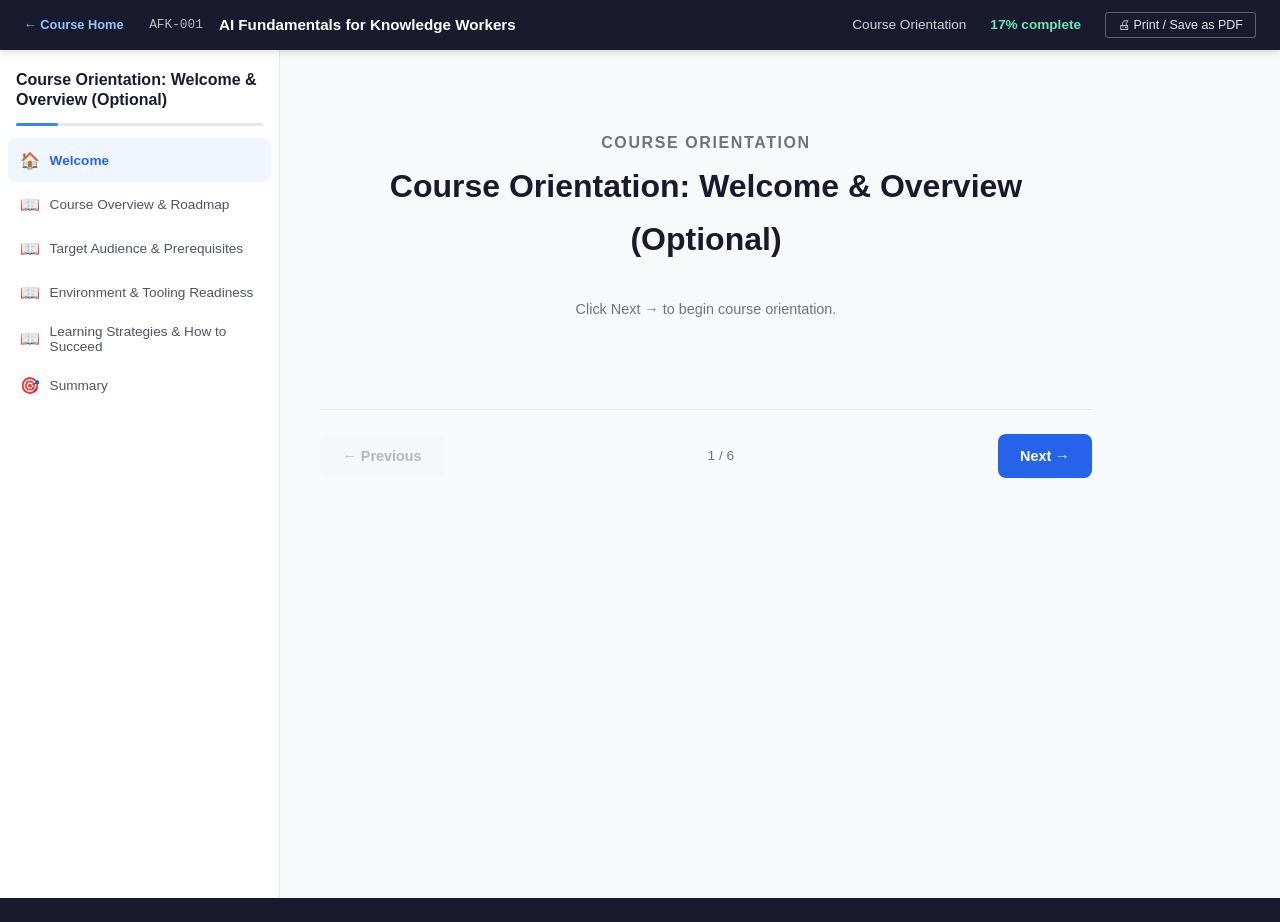
==== Module-00-Course-Orientation.html @ ab327db0 "AI Fundamentals (Beta) AI Fundamentals course.  To be updated by SME." ====
<!DOCTYPE html>
<html lang="en">
<head>
<meta charset="UTF-8">
<meta name="viewport" content="width=device-width, initial-scale=1.0">
<title>Course Orientation: Welcome &amp; Overview (Optional) — AI Fundamentals for Knowledge Workers</title>
<style>
/* === RESET & BASE === */
*, *::before, *::after { box-sizing: border-box; margin: 0; padding: 0; }
html { font-size: 16px; scroll-behavior: smooth; }
body {
  font-family: -apple-system, BlinkMacSystemFont, "Segoe UI", Roboto, "Helvetica Neue", Arial, sans-serif;
  color: #1a1a2e; background: #f8f9fa; line-height: 1.65; display: flex; flex-direction: column; min-height: 100vh;
}
.skip-link {
  position: fixed; left: 0.75rem; top: 0.75rem; z-index: 1000;
  transform: translateY(-200%); background: #fff; color: #1e40af;
  border: 2px solid #1e40af; border-radius: 0.5rem; padding: 0.65rem 0.9rem;
  font-weight: 700; text-decoration: none;
}
.skip-link:focus { transform: translateY(0); }
button:focus-visible, a:focus-visible, input:focus-visible, summary:focus-visible, [tabindex]:focus-visible {
  outline: 3px solid #f59e0b; outline-offset: 3px;
}

/* === HEADER === */
.course-header {
  background: #1a1a2e; color: #fff; padding: 0.75rem 1.5rem;
  display: flex; justify-content: space-between; align-items: center;
  position: sticky; top: 0; z-index: 100; box-shadow: 0 2px 8px rgba(0,0,0,0.15);
}
.mobile-menu-button {
  display: none; align-items: center; justify-content: center; gap: 0.45rem;
  min-width: 44px; min-height: 44px; padding: 0.45rem 0.7rem;
  border: 1px solid rgba(255,255,255,0.45); border-radius: 0.5rem;
  background: transparent; color: #fff; cursor: pointer; font: inherit; font-weight: 700;
}
.header-left { display: flex; align-items: center; gap: 1rem; min-width: 0; }
.course-number { font-size: 0.8rem; opacity: 0.7; font-family: monospace; }
.course-title { font-size: 0.95rem; font-weight: 600; min-width: 0; overflow: hidden; text-overflow: ellipsis; white-space: nowrap; }
.header-right { display: flex; align-items: center; gap: 1.5rem; font-size: 0.85rem; }
.module-label { opacity: 0.8; }
.progress-text { font-weight: 600; color: #6ee7b7; }
.print-btn {
  background: transparent; border: 1px solid rgba(255,255,255,0.3);
  color: rgba(255,255,255,0.9); font-size: 0.78rem; padding: 0.3rem 0.75rem;
  border-radius: 3px; cursor: pointer; font-family: inherit;
  transition: background 0.15s, border-color 0.15s; white-space: nowrap;
}
.print-btn:hover { background: rgba(255,255,255,0.1); border-color: rgba(255,255,255,0.5); }

/* === LAYOUT === */
.layout { display: flex; flex: 1; min-height: 0; }

/* === SIDEBAR === */
.sidebar {
  width: 280px; background: #fff; border-right: 1px solid #e5e7eb;
  display: flex; flex-direction: column; overflow-y: auto; flex-shrink: 0;
  position: sticky; top: 52px; height: calc(100vh - 52px);
}
.sidebar-header { padding: 1.25rem 1rem 0.75rem; display: flex; justify-content: space-between; align-items: start; }
.sidebar-header h2 { font-size: 1rem; font-weight: 700; color: #1a1a2e; line-height: 1.3; }
.sidebar-toggle { display: none; align-items: center; justify-content: center; min-width: 44px; min-height: 44px; background: none; border: none; font-size: 1.7rem; cursor: pointer; color: #4b5563; }
.sidebar-backdrop { display: none; }
.progress-bar { height: 3px; background: #e5e7eb; margin: 0 1rem 0.5rem; border-radius: 2px; }
.progress-fill { height: 100%; background: #3b82f6; border-radius: 2px; width: 0; transition: width 0.4s ease; }
.nav-list { list-style: none; padding: 0.25rem 0.5rem 1rem; flex: 1; overflow-y: auto; }
.nav-btn {
  width: 100%; min-height: 44px; text-align: left; background: none; border: none; padding: 0.6rem 0.75rem;
  display: flex; align-items: center; gap: 0.6rem; border-radius: 0.5rem;
  cursor: pointer; font-size: 0.85rem; color: #4b5563; transition: all 0.15s;
}
.nav-btn:hover { background: #f3f4f6; color: #1a1a2e; }
.nav-btn.active { background: #eff6ff; color: #2563eb; font-weight: 600; }
.nav-btn.visited .nav-check { display: inline; }
.nav-icon { font-size: 1rem; flex-shrink: 0; }
.nav-label { flex: 1; }
.nav-check { display: none; color: #22c55e; font-size: 0.8rem; flex-shrink: 0; }

/* === MAIN CONTENT === */
.content { flex: 1; padding: 2rem 3rem 2rem 2.5rem; max-width: 860px; min-height: calc(100vh - 52px); }
.screen { display: none; animation: fadeIn 0.25s ease; }
.screen.active { display: block; }
@keyframes fadeIn { from { opacity: 0; transform: translateY(6px); } to { opacity: 1; transform: none; } }

/* === NAV BUTTONS === */
.nav-buttons {
  display: flex; justify-content: space-between; align-items: center;
  margin-top: 2.5rem; padding-top: 1.5rem; border-top: 1px solid #e5e7eb;
}
.screen-counter { font-size: 0.85rem; color: #6b7280; }
.btn {
  min-height: 44px; padding: 0.6rem 1.4rem; border-radius: 0.5rem; font-size: 0.9rem; font-weight: 600;
  border: none; cursor: pointer; transition: all 0.15s;
}
.btn:disabled { opacity: 0.4; cursor: default; }
.btn-primary { background: #2563eb; color: #fff; }
.btn-primary:hover:not(:disabled) { background: #1d4ed8; }
.btn-secondary { background: #f3f4f6; color: #4b5563; }
.btn-secondary:hover:not(:disabled) { background: #e5e7eb; }

/* === LANDING SCREEN === */
.screen-landing { text-align: center; padding: 3rem 0; }
.publisher-brand-block {
  display: flex; flex-direction: column; align-items: center; justify-content: center;
  gap: 0.65rem; margin: 0 auto 2rem; min-height: 84px;
}
.publisher-logo {
  display: block; width: auto; height: auto; max-width: min(240px, 70vw); max-height: 92px;
  object-fit: contain; object-position: center;
}
.screen-landing h1 { font-size: 1rem; text-transform: uppercase; letter-spacing: 0.1em; color: #6b7280; }
.screen-landing h2 { font-size: 2rem; font-weight: 800; color: #1a1a2e; margin-top: 0.25rem; }
.publisher-copyright { margin: 0; font-size: 0.78rem; color: #6b7280; }
.objectives-box {
  text-align: left; background: #eff6ff; border: 1px solid #bfdbfe; border-radius: 0.75rem;
  padding: 1.5rem; margin: 2rem auto; max-width: 580px;
}
.lesson-content .objectives-box { max-width: 100%; margin: 1.5rem 0; }
.objectives-box h3 { font-size: 1rem; margin-bottom: 0.5rem; color: #1e40af; }
.objectives-box ul { margin-top: 0.5rem; padding-left: 1.25rem; }
.objectives-box li { margin-bottom: 0.4rem; font-size: 0.92rem; color: #1e3a5f; }
.start-hint { margin-top: 2rem; color: #6b7280; font-size: 0.9rem; }

/* === LESSON SCREEN === */
.screen-lesson h2 { font-size: 1.5rem; font-weight: 700; margin-bottom: 1.25rem; color: #1a1a2e; }
.lesson-content { font-size: 0.95rem; line-height: 1.75; }
.lesson-content h3 { font-size: 1.15rem; font-weight: 700; margin: 1.5rem 0 0.5rem; color: #1a1a2e; }
.lesson-content h4 { font-size: 1rem; font-weight: 600; margin: 1.25rem 0 0.4rem; }
.lesson-content p { margin-bottom: 0.75rem; }
.lesson-content ul, .lesson-content ol { margin: 0.5rem 0 1rem 1.25rem; }
.lesson-content li { margin-bottom: 0.3rem; }
.lesson-content code { background: #f1f5f9; padding: 0.15rem 0.4rem; border-radius: 0.25rem; font-size: 0.88rem; }
.lesson-content pre { background: #1e293b; color: #e2e8f0; padding: 1rem 1.25rem; border-radius: 0.5rem; overflow-x: auto; margin: 1rem 0; }
.lesson-content pre code { background: none; padding: 0; color: inherit; }
.lesson-content blockquote { border-left: 3px solid #3b82f6; padding: 0.5rem 1rem; background: #f8fafc; margin: 1rem 0; border-radius: 0 0.5rem 0.5rem 0; }
.lesson-content table { width: 100%; max-width: 100%; border-collapse: collapse; margin: 1rem 0; font-size: 0.9rem; table-layout: auto; }
.lesson-content th, .lesson-content td { padding: 0.6rem 0.75rem; border: 1px solid #e5e7eb; text-align: left; overflow-wrap: anywhere; }
.lesson-content th { background: #f8fafc; font-weight: 600; }

/* === MEDIA === */
.media-block { margin: 1.5rem 0; text-align: center; }
.media-caption { font-size: 0.82rem; color: #6b7280; margin-top: 0.5rem; font-style: italic; }
.media-placeholder { background: #f8fafc; border: 2px dashed #d1d5db; border-radius: 0.5rem; padding: 2rem; }
.placeholder-icon { font-size: 2rem; }

/* === KEY POINTS === */
.key-points {
  background: #fefce8; border: 1px solid #fde68a; border-radius: 0.75rem;
  padding: 1.25rem; margin-top: 1.5rem;
}
.key-points h4 { font-size: 0.95rem; margin-bottom: 0.5rem; }
.key-points ul { padding-left: 1.25rem; }
.key-points li { font-size: 0.9rem; margin-bottom: 0.3rem; color: #713f12; }

/* === LAB === */
.screen-lab h2 { font-size: 1.5rem; margin-bottom: 0.5rem; }
.lab-header { background: #f0fdf4; border: 1px solid #bbf7d0; border-radius: 0.75rem; padding: 1.25rem; margin-bottom: 1.5rem; }
.lab-objective { font-size: 0.92rem; color: #166534; margin-top: 0.5rem; }
.lab-meta { display: flex; flex-wrap: wrap; gap: 1rem; margin-top: 0.75rem; }
.lab-meta-item { font-size: 0.82rem; color: #15803d; font-weight: 500; }
.lab-prereqs { margin-top: 0.75rem; font-size: 0.85rem; color: #166534; }
.lab-prereqs ul { margin: 0.25rem 0 0 1.25rem; padding: 0; }
.lab-prereqs li { margin-bottom: 0.15rem; }
.lab-procedures h3 { font-size: 1.15rem; font-weight: 700; margin-bottom: 1rem; color: #1e293b; }
.lab-step { background: #fff; border: 1px solid #e2e8f0; border-radius: 0.75rem; padding: 1rem 1.25rem; margin-bottom: 0.75rem; }
.lab-step-header { display: flex; align-items: flex-start; gap: 0.75rem; margin-bottom: 0.5rem; }
.lab-step-num { display: inline-flex; align-items: center; justify-content: center; width: 28px; height: 28px; min-width: 28px; background: #2563eb; color: #fff; font-size: 0.82rem; font-weight: 700; border-radius: 50%; }
.lab-step-instruction { font-weight: 600; color: #1e293b; font-size: 0.95rem; line-height: 1.5; padding-top: 2px; }
.lab-step-detail { font-size: 0.9rem; line-height: 1.7; color: #475569; margin-top: 0.25rem; padding-left: 2.8rem; }
.lab-step-detail code { background: #f1f5f9; padding: 0.15rem 0.4rem; border-radius: 0.25rem; font-size: 0.85rem; }
.lab-step-detail pre { background: #1e293b; color: #e2e8f0; padding: 0.75rem 1rem; border-radius: 0.5rem; overflow-x: auto; margin: 0.5rem 0; font-size: 0.85rem; }
.lab-step-detail pre code { background: none; padding: 0; color: inherit; }
.lab-expected-output { margin: 0.5rem 0 0 2.8rem; background: #f0f9ff; border: 1px solid #bae6fd; border-radius: 0.5rem; padding: 0.75rem 1rem; }
.lab-expected-label { font-size: 0.78rem; font-weight: 700; color: #0369a1; text-transform: uppercase; letter-spacing: 0.04em; margin-bottom: 0.35rem; }
.lab-expected-output pre { background: #0c4a6e; color: #e0f2fe; padding: 0.5rem 0.75rem; border-radius: 0.375rem; margin: 0.25rem 0 0; font-size: 0.82rem; overflow-x: auto; }
.lab-expected-output pre code { background: none; padding: 0; color: inherit; }
.lab-verification { display: flex; align-items: flex-start; gap: 0.5rem; margin: 0.5rem 0 0 2.8rem; padding: 0.6rem 0.75rem; background: #fefce8; border: 1px solid #fde68a; border-radius: 0.5rem; font-size: 0.85rem; color: #854d0e; }
.lab-verification-icon { font-size: 1rem; line-height: 1.3; }
.lab-troubleshooting { margin-top: 1.5rem; }
.lab-troubleshooting h3 { font-size: 1.1rem; font-weight: 700; margin-bottom: 0.75rem; color: #1e293b; }
.lab-trouble-item { background: #fff; border: 1px solid #e2e8f0; border-radius: 0.5rem; margin-bottom: 0.5rem; }
.lab-trouble-item summary { display: flex; align-items: center; min-height: 44px; padding: 0.75rem 1rem; font-size: 0.9rem; font-weight: 500; color: #b45309; cursor: pointer; list-style: none; }
.lab-trouble-item summary::before { content: '▸ '; font-weight: 700; }
.lab-trouble-item[open] summary::before { content: '▾ '; }
.lab-trouble-solution { padding: 0 1rem 0.75rem; font-size: 0.87rem; color: #475569; line-height: 1.6; }
.lab-trouble-solution code { background: #f1f5f9; padding: 0.1rem 0.3rem; border-radius: 0.2rem; font-size: 0.84rem; }
.lab-challenge { margin-top: 1.5rem; background: #faf5ff; border: 2px dashed #c4b5fd; border-radius: 0.75rem; padding: 1.25rem; }
.lab-challenge h3 { font-size: 1.1rem; font-weight: 700; margin-bottom: 0.25rem; color: #6b21a8; }
.lab-challenge-intro { font-size: 0.82rem; color: #7c3aed; margin-bottom: 0.75rem; font-style: italic; }
.lab-challenge-body { font-size: 0.9rem; line-height: 1.65; color: #581c87; }
.lab-challenge-body code { background: #ede9fe; padding: 0.1rem 0.3rem; border-radius: 0.2rem; font-size: 0.84rem; }
.lab-steps { font-size: 0.95rem; line-height: 1.75; }
.lab-steps ol { padding-left: 1.25rem; }
.lab-steps li { margin-bottom: 0.5rem; }
.lab-steps code { background: #f1f5f9; padding: 0.15rem 0.4rem; border-radius: 0.25rem; font-size: 0.88rem; }
.lab-steps pre { background: #1e293b; color: #e2e8f0; padding: 1rem; border-radius: 0.5rem; overflow-x: auto; margin: 0.75rem 0; }
.lab-steps pre code { background: none; padding: 0; color: inherit; }
.lab-check { margin-top: 1.5rem; padding: 1rem; background: #f8fafc; border-radius: 0.5rem; }
.lab-check.completed { background: #f0fdf4; border: 1px solid #bbf7d0; }
.checkbox-label { display: flex; align-items: center; gap: 0.5rem; min-height: 44px; cursor: pointer; font-size: 0.92rem; }
.checkbox-label input { width: 1.1rem; height: 1.1rem; accent-color: #22c55e; }

/* === QUIZ === */
.screen-quiz h2 { font-size: 1.5rem; margin-bottom: 0.5rem; }
.quiz-intro { font-size: 0.92rem; color: #6b7280; margin-bottom: 1.5rem; }
.quiz-question { min-width: 0; background: #fff; border: 1px solid #e5e7eb; border-radius: 0.75rem; padding: 1.25rem; margin-bottom: 1rem; }
.quiz-question legend { width: 100%; padding: 0; margin-bottom: 0.75rem; }
.question-label { display: block; font-size: 0.82rem; text-transform: uppercase; letter-spacing: 0.05em; color: #6b7280; margin-bottom: 0.5rem; font-weight: 700; }
.question-text { display: block; font-size: 0.95rem; font-weight: 600; }
.options { display: flex; flex-direction: column; gap: 0.5rem; }
.option-label {
  display: flex; align-items: center; gap: 0.6rem; min-height: 44px; padding: 0.6rem 0.75rem;
  border: 1px solid #e5e7eb; border-radius: 0.5rem; cursor: pointer; font-size: 0.9rem; transition: all 0.15s;
}
.option-label:hover { border-color: #93c5fd; background: #eff6ff; }
.option-label input { accent-color: #2563eb; }
.option-label.correct { background: #f0fdf4; border-color: #86efac; }
.option-label.incorrect { background: #fef2f2; border-color: #fca5a5; }
.feedback { margin-top: 0.5rem; padding: 0.75rem; border-radius: 0.5rem; font-size: 0.88rem; display: none; }
.feedback.show { display: block; }
.feedback.correct { background: #f0fdf4; color: #166534; border: 1px solid #bbf7d0; }
.feedback.incorrect { background: #fef2f2; color: #991b1b; border: 1px solid #fecaca; }
.quiz-actions { display: flex; gap: 0.75rem; margin-top: 1.5rem; }
.quiz-results {
  margin-top: 1.5rem; padding: 1.25rem; border-radius: 0.75rem; display: none;
  text-align: center; font-size: 1.1rem; font-weight: 700;
}
.quiz-results.show { display: block; }
.quiz-results.pass { background: #f0fdf4; color: #166534; border: 2px solid #86efac; }
.quiz-results.fail { background: #fefce8; color: #854d0e; border: 2px solid #fde68a; }

/* === SUMMARY === */
.screen-summary h2 { font-size: 1.5rem; margin-bottom: 1rem; }
.summary-content { font-size: 0.95rem; line-height: 1.75; margin-bottom: 1.5rem; }
.objectives-review { background: #f8fafc; border-radius: 0.75rem; padding: 1.25rem; margin-bottom: 1.5rem; }
.objectives-review h3 { font-size: 1rem; margin-bottom: 0.75rem; }
.objectives-checklist { list-style: none; }
.objectives-checklist li { margin-bottom: 0.5rem; }
.completion-box { text-align: center; padding: 2rem; background: #f0fdf4; border-radius: 0.75rem; border: 1px solid #bbf7d0; }
.completion-icon { font-size: 3rem; }
.completion-box h3 { margin-top: 0.5rem; color: #166534; }

/* === FOOTER === */
.course-footer {
  background: #1a1a2e; color: #9ca3af; padding: 0.75rem 1.5rem;
  display: flex; justify-content: space-between; align-items: center; font-size: 0.78rem;
}
.trial-badge { background: #2563eb; color: #fff; padding: 0.2rem 0.6rem; border-radius: 0.25rem; font-size: 0.72rem; }

/* === RESPONSIVE === */
@media (max-width: 768px) {
  .course-header { min-height: 64px; padding: 0.6rem 0.75rem; gap: 0.65rem; }
  .mobile-menu-button { display: inline-flex; flex-shrink: 0; }
  .header-left { flex: 1; gap: 0.5rem; }
  .header-right { flex-shrink: 0; gap: 0.65rem; }
  .course-number { display: none; }
  .print-btn { min-width: 44px; min-height: 44px; padding: 0.45rem 0.6rem; }
  .print-label { display: none; }
  .sidebar { position: fixed; left: -280px; top: 64px; height: calc(100vh - 64px); height: calc(100dvh - 64px); z-index: 92; transition: left 0.25s; box-shadow: 2px 0 12px rgba(0,0,0,0.15); }
  .sidebar.open { left: 0; }
  .sidebar-toggle { display: inline-flex; }
  .sidebar-backdrop {
    display: block; position: fixed; inset: 64px 0 0; z-index: 91; border: 0;
    background: rgba(15,23,42,0.45); opacity: 0; pointer-events: none; transition: opacity 0.2s ease;
  }
  .sidebar-backdrop.open { opacity: 1; pointer-events: auto; }
  .content { width: 100%; max-width: 100%; min-width: 0; padding: 1.5rem 1rem; }
  .header-left .course-title { font-size: 0.85rem; }
  .publisher-logo { max-width: min(190px, 72vw); max-height: 76px; }
  .quiz-actions { flex-wrap: wrap; }
  .nav-buttons { gap: 0.75rem; }
}

@media (max-width: 480px) {
  .mobile-menu-label, .module-label, .progress-text { display: none; }
  .header-right { gap: 0.45rem; }
  .content { padding: 1.25rem 0.75rem; }
  .screen-landing { padding: 2rem 0; }
  .screen-landing h2 { font-size: 1.55rem; }
  .objectives-box, .quiz-question, .lab-header, .lab-step, .completion-box { padding: 1rem; }
  .lab-step-detail, .lab-expected-output, .lab-verification { margin-left: 0; padding-left: 0.75rem; }
  .lab-step-detail { padding-left: 0; }
  .nav-buttons { flex-wrap: wrap; }
}

@media (prefers-reduced-motion: reduce) {
  html { scroll-behavior: auto; }
  .screen { animation: none; }
  .progress-fill, .nav-btn, .btn, .print-btn, .sidebar, .sidebar-backdrop { transition: none; }
}

/* === PRINT === */
@media print {
  /* Hide all interactive chrome */
  .sidebar, .nav-buttons, .course-header, .course-footer,
  .sidebar-toggle, .sidebar-backdrop, .mobile-menu-button, .quiz-actions, .lab-check, .print-btn, .skip-link { display: none !important; }

  /* Full-width content, no padding waste */
  body  { background: #fff !important; color: #000 !important; font-size: 11pt; line-height: 1.55; }
  .layout { display: block !important; }
  .content { max-width: 100% !important; padding: 0 !important; margin: 0 !important; }

  /* Show all screens sequentially with page breaks */
  .screen { display: block !important; animation: none !important; opacity: 1 !important; transform: none !important; page-break-after: always; break-after: page; }
  .screen:last-child { page-break-after: avoid; break-after: avoid; }

  /* Headings */
  h1, h2 { page-break-after: avoid; break-after: avoid; font-size: 14pt; }
  h3, h4  { page-break-after: avoid; break-after: avoid; font-size: 12pt; }

  /* Keep steps and quiz questions together */
  .lab-step, .quiz-question { page-break-inside: avoid; break-inside: avoid; }

  /* Code blocks — preserve formatting, avoid splitting */
  pre { white-space: pre-wrap; word-break: break-word; page-break-inside: avoid; break-inside: avoid;
        background: #f5f5f5 !important; color: #000 !important; border: 1px solid #ccc;
        padding: 0.5rem 0.75rem; font-size: 9pt; }
  code { background: #f5f5f5 !important; color: #000 !important; font-size: 9pt; }

  /* AI images — scale to fit, never split */
  .media-block { page-break-inside: avoid; break-inside: avoid; text-align: center; }
  .media-block svg, .media-block img { max-width: 100% !important; height: auto !important; }

  /* Key points — keep together */
  .key-points { page-break-inside: avoid; break-inside: avoid;
                background: #fefce8 !important; border: 1px solid #ccc; }

  /* Remove link underlines and interactive colours */
  a { color: #000 !important; text-decoration: none !important; }

  /* Quiz — show correct answer indicator in print */
  .option-label.correct { background: #f0fff0 !important; font-weight: 600; }
  .feedback.correct { display: block !important; }

  /* Objectives box */
  .objectives-box { background: #f0f8ff !important; border: 1px solid #ccc !important; }

  /* Page margins */
  @page { margin: 18mm 15mm; }
}
</style>
</head>
<body>

<a class="skip-link" href="#content">Skip to course content</a>

<!-- ====== HEADER ====== -->
<header class="course-header">
  <button class="mobile-menu-button" id="mobileMenuBtn" type="button" onclick="toggleSidebar()" aria-controls="sidebar" aria-expanded="false" aria-label="Open module navigation">
    <span aria-hidden="true">☰</span>
    <span class="mobile-menu-label">Menu</span>
  </button>
  <div class="header-left">
    <a class="course-home-link" id="courseHomeLink" href="index.html" style="display:none;align-items:center;gap:0.35rem;color:#93c5fd;text-decoration:none;font-size:0.8rem;font-weight:700;margin-right:0.6rem" title="Return to Course Directory">← Course Home</a>
    <span class="course-number">AFK-001</span>
    <span class="course-title">AI Fundamentals for Knowledge Workers</span>
  </div>
  <div class="header-right">
    <span class="module-label">Course Orientation</span>
    <span class="progress-text"><span id="progressPercent">0</span>% complete</span>
    <button class="print-btn" type="button" onclick="window.print()" title="Print / Save as PDF" aria-label="Print / Save as PDF"><span aria-hidden="true">&#128424;</span> <span class="print-label">Print / Save as PDF</span></button>
  </div>
</header>

<!-- ====== LAYOUT ====== -->
<div class="layout">

  <!-- Sidebar Navigation -->
  <nav class="sidebar" id="sidebar" aria-label="Module navigation">
    <div class="sidebar-header">
      <h2>Course Orientation: Welcome &amp; Overview (Optional)</h2>
      <button class="sidebar-toggle" type="button" onclick="closeSidebar(true)" aria-label="Close module navigation"><span aria-hidden="true">×</span></button>
    </div>
    <div class="progress-bar" id="progressBar" role="progressbar" aria-label="Module progress" aria-valuemin="0" aria-valuemax="100" aria-valuenow="0"><div class="progress-fill" id="progressFill"></div></div>
    <ul class="nav-list">
      <li><button class="nav-btn active" onclick="goTo(0)" id="nav-0" aria-current="page">
        <span class="nav-icon" aria-hidden="true">🏠</span>
        <span class="nav-label">Welcome</span>
        <span class="nav-check" id="check-0" aria-hidden="true">✓</span>
      </button></li>
      <li><button class="nav-btn" onclick="goTo(1)" id="nav-1">
        <span class="nav-icon" aria-hidden="true">📖</span>
        <span class="nav-label">Course Overview &amp; Roadmap</span>
        <span class="nav-check" id="check-1" aria-hidden="true">✓</span>
      </button></li>
      <li><button class="nav-btn" onclick="goTo(2)" id="nav-2">
        <span class="nav-icon" aria-hidden="true">📖</span>
        <span class="nav-label">Target Audience &amp; Prerequisites</span>
        <span class="nav-check" id="check-2" aria-hidden="true">✓</span>
      </button></li>
      <li><button class="nav-btn" onclick="goTo(3)" id="nav-3">
        <span class="nav-icon" aria-hidden="true">📖</span>
        <span class="nav-label">Environment &amp; Tooling Readiness</span>
        <span class="nav-check" id="check-3" aria-hidden="true">✓</span>
      </button></li>
      <li><button class="nav-btn" onclick="goTo(4)" id="nav-4">
        <span class="nav-icon" aria-hidden="true">📖</span>
        <span class="nav-label">Learning Strategies &amp; How to Succeed</span>
        <span class="nav-check" id="check-4" aria-hidden="true">✓</span>
      </button></li>
      <li><button class="nav-btn" onclick="goTo(5)" id="nav-5">
        <span class="nav-icon" aria-hidden="true">🎯</span>
        <span class="nav-label">Summary</span>
        <span class="nav-check" id="check-5" aria-hidden="true">✓</span>
      </button></li>
    </ul>
  </nav>
  <button class="sidebar-backdrop" id="sidebarBackdrop" type="button" onclick="closeSidebar(true)" aria-hidden="true" tabindex="-1"></button>

  <!-- Main Content -->
  <main class="content" id="content" tabindex="-1">

    <!-- Screen 0: Welcome -->
    <section class="screen active" id="screen-0" data-index="0" tabindex="-1" aria-label="Welcome">
      
      <div class="screen-landing">
        
        <h1>Course Orientation</h1>
        <h2>Course Orientation: Welcome &amp; Overview (Optional)</h2>
        
        <p class="start-hint">Click Next → to begin course orientation.</p>
      </div>
    </section>

    <!-- Screen 1: Course Overview & Roadmap -->
    <section class="screen" id="screen-1" data-index="1" tabindex="-1" aria-label="Course Overview &amp; Roadmap">
      <div class="screen-lesson"><h2>Course Overview &amp; Roadmap</h2><div class="lesson-content"><h2>Course Vision &amp; Structure</h2>
<p>Comprehensive orientation to AI Fundamentals for Knowledge Workers. Covers the complete curriculum roadmap, target audience background, prerequisite verification, hands-on environment and tooling readiness checklist, and recommended learning strategies. Facilitator Note: Instructors may utilize this 30-minute orientation window to administer the diagnostic Pre-Assessment test provided in the Trainer Preparation Guide to benchmark baseline learner proficiency before starting Module 1.</p>
<div class="objectives-box">

<h3>🎯 Course Learning Objectives</h3>
<p><em>This course will cover the following objectives:</em></p>
<ul>
<li>Identify core generative AI concepts, capabilities, limitations, and workplace compliance rules concerning data privacy and intellectual property.</li>
<li>Construct structured, role-based prompts using proven prompting frameworks across major conversational AI platforms.</li>
<li>Generate, summarize, and refine professional business documents and communications while applying effective human-in-the-loop review.</li>
<li>Apply AI-assisted prompts to spreadsheet tasks including formula creation, data cleaning, and tabular summary generation.</li>
<li>Direct browser-based autonomous AI agents through multi-step administrative workflows while mitigating hallucinations and quality risks.</li>
</ul>
</div>

<h3>Curriculum Roadmap</h3>
<p>This course spans <strong>1 day</strong> and is organized into <strong>5 modules</strong> designed to take you from core foundations to practical mastery:</p>
<ul>
<li><p><strong>Module 0: Course Orientation: Welcome &amp; Overview (Optional)</strong> — Comprehensive orientation to AI Fundamentals for Knowledge Workers. Covers the complete curriculum roadmap, target audience background, prerequisite verification, hands-on environment and tooling readiness checklist, and recommended learning strategies. Facilitator Note: Instructors may utilize this 30-minute orientation window to administer the diagnostic Pre-Assessment test provided in the Trainer Preparation Guide to benchmark baseline learner proficiency before starting Module 1.</p>
</li>
<li><p><strong>Module 1: AI Foundations, Responsible Use, and Workplace Governance</strong> — Understand core generative AI concepts, terminology, and organizational policies for data privacy and intellectual property protection.</p>
</li>
<li><p><strong>Module 2: Prompt Engineering and Business Content Generation</strong> — Master structured prompting frameworks to generate clear, targeted business content across multiple conversational platforms.</p>
</li>
<li><p><strong>Module 3: Streamlining Document Drafting and Spreadsheet Analysis</strong> — Accelerate office productivity by drafting business correspondence, synthesizing reports, and executing spreadsheet tasks with AI assistance.</p>
</li>
<li><p><strong>Module 4: Supervising Task-Oriented AI Agents and Everyday Workflows</strong> — Manage multi-step browser-based AI workflows and autonomous agent interactions while maintaining active human oversight.</p>
</li>
</ul>
<p>Each module builds upon prior concepts, pairing instructional theory with applied practice to maximize retention and job readiness.</p>
</div>
      <div class="key-points">
        <h4>💡 Key Takeaways</h4>
        <ul>
          <li>Comprehensive curriculum spanning 1 day and 5 core modules.</li>
          <li>Structured progressive learning path from fundamentals to practical mastery.</li>
          <li>Balanced delivery combining instructional concepts with hands-on practice.</li>
        </ul>
      </div></div>
    </section>

    <!-- Screen 2: Target Audience & Prerequisites -->
    <section class="screen" id="screen-2" data-index="2" tabindex="-1" aria-label="Target Audience &amp; Prerequisites">
      <div class="screen-lesson"><h2>Target Audience &amp; Prerequisites</h2><div class="lesson-content"><h2>Intended Audience</h2>
<p>Business professionals, administrative assistants, operations personnel, and project coordinators seeking to integrate generative AI safely into daily office tasks.</p>
<p><strong>Course Level:</strong> BEGINNER</p>
<h3>Prerequisites &amp; Assumed Background</h3>
<p>Basic familiarity with standard web browsers and office applications such as word processors and spreadsheets, with no prior AI or technical experience required.</p>
<p>No unlisted specialized equipment or proprietary backgrounds are required. If you meet the baseline prerequisites, you will have all the foundational context necessary to succeed.</p>
</div>
      <div class="key-points">
        <h4>💡 Key Takeaways</h4>
        <ul>
          <li>Designed specifically for Business professionals, administrative assistants, operations personnel, and project coordinators se...</li>
          <li>Course audience level: beginner.</li>
          <li>Clear baseline prerequisites ensure all learners can follow along comfortably.</li>
        </ul>
      </div></div>
    </section>

    <!-- Screen 3: Environment & Tooling Readiness -->
    <section class="screen" id="screen-3" data-index="3" tabindex="-1" aria-label="Environment &amp; Tooling Readiness">
      <div class="screen-lesson"><h2>Environment &amp; Tooling Readiness</h2><div class="lesson-content"><h2>Hands-on Environment &amp; Tooling</h2>
<p>Practical application is central to this curriculum. To get the full value of the exercises and lab assignments, verify your tools and environment before starting Module 1.</p>
<h3>Readiness Checklist</h3>
<ul>
<li><strong>Environment Access:</strong> Ensure you have access to the required operating systems, shells, or cloud consoles specified in the course syllabus.</li>
<li><strong>Tools &amp; Utilities:</strong> Confirm that terminal emulators, text editors, and necessary runtime packages are installed and functional.</li>
<li><strong>Permissions &amp; Credentials:</strong> Verify that you have appropriate administrative privileges or sandbox access for lab tasks.</li>
<li><strong>Documentation Access:</strong> Bookmark relevant official documentation and reference guides provided in this course.</li>
</ul>
</div>
      <div class="key-points">
        <h4>💡 Key Takeaways</h4>
        <ul>
          <li>Verify terminal, software, and account credentials prior to Module 1.</li>
          <li>Review the readiness checklist to ensure an unblocked lab experience.</li>
          <li>Access sandbox environments and documentation links before starting practical work.</li>
        </ul>
      </div></div>
    </section>

    <!-- Screen 4: Learning Strategies & How to Succeed -->
    <section class="screen" id="screen-4" data-index="4" tabindex="-1" aria-label="Learning Strategies &amp; How to Succeed">
      <div class="screen-lesson"><h2>Learning Strategies &amp; How to Succeed</h2><div class="lesson-content"><h2>Learning Strategies &amp; Navigation</h2>
<p>To maximize your learning outcomes and skill development:</p>
<h3>Best Practices</h3>
<ul>
<li><strong>Active Participation:</strong> Work through every concept and examine the diagrams and architectural models closely.</li>
<li><strong>Hands-on Labs:</strong> Complete each guided lab procedure step-by-step, verifying commands and observing outputs.</li>
<li><strong>Self-Assessment:</strong> Leverage knowledge checks and review questions at the end of each module to gauge comprehension.</li>
<li><strong>Reference Materials:</strong> Utilize the Quick Reference Guide and downloadable resources throughout your study.</li>
</ul>
</div>
      <div class="key-points">
        <h4>💡 Key Takeaways</h4>
        <ul>
          <li>Engage actively with structured lessons, diagrams, and code snippets.</li>
          <li>Execute and verify lab procedures step-by-step.</li>
          <li>Use knowledge checks and reference guides to solidify retention.</li>
        </ul>
      </div></div>
    </section>

    <!-- Screen 5: Summary -->
    <section class="screen" id="screen-5" data-index="5" tabindex="-1" aria-label="Summary">
      
      <div class="screen-summary">
        <h2>🎯 Orientation Complete</h2>
        <div class="summary-content"><h2>Ready to Begin</h2>
<p>You have completed the course orientation and reviewed the curriculum roadmap, prerequisites, and environment setup guidelines.</p>
<p><strong>Next Step:</strong> Proceed to <strong>Module 1</strong> to begin your training journey!</p>
</div>
        
        <div class="completion-box">
          <div class="completion-icon">🎉</div>
          <h3>Orientation Complete</h3>
          <p>You have reviewed the course orientation and are ready to begin Module 1.</p>
          
          <div class="module-nav-cta" style="margin-top:1.25rem">
            <div style="display:flex;gap:0.75rem;justify-content:center;align-items:center;flex-wrap:wrap">
              
                <a href="module_01.html" onclick="if(window.__navigateToNextModule){event.preventDefault();window.__navigateToNextModule();}" class="btn btn-primary" style="text-decoration:none;display:inline-block;padding:0.65rem 1.4rem;font-weight:700;font-size:0.95rem">Proceed to Module 1 →</a>
                <a href="index.html" class="btn btn-secondary directory-link" style="text-decoration:none;display:none;padding:0.65rem 1.25rem;font-weight:700;font-size:0.95rem">Course Directory</a>
              
            </div>
          </div>
        </div>
      </div>
    </section>


    <!-- Navigation Buttons -->
    <div class="nav-buttons">
      <button class="btn btn-secondary" id="prevBtn" onclick="prev()">← Previous</button>
      <span class="screen-counter" id="screenCounter">1 / 6</span>
      <button class="btn btn-primary" id="nextBtn" onclick="next()">Next →</button>
    </div>
  </main>

</div>

<!-- ====== FOOTER ====== -->
<footer class="course-footer">
  <span></span>
  
</footer>


<script>
(function() {
  const TOTAL = 6;
  const MODULE_NUM = 0;
  const TOTAL_MODULES = 4;
  const isEmbedded = window.parent && window.parent !== window;
  let current = 0;
  const visited = new Set([0]);
  const mobileQuery = window.matchMedia('(max-width: 768px)');

  const NEXT_FILE = 'module_' + String(MODULE_NUM + 1).padStart(2, '0') + '.html';
  const NEXT_FALLBACK = 'Module-' + String(MODULE_NUM + 1).padStart(2, '0') + '.html';
  const IS_FINAL = MODULE_NUM >= TOTAL_MODULES && MODULE_NUM > 0;

  window.__navigateToNextModule = function() {
    if (IS_FINAL) {
      if (!isEmbedded) {
        window.location.href = 'index.html';
      }
      return;
    }
    if (isEmbedded) {
      try {
        if (window.parent && typeof window.parent.__coursewareLoadNextModule === 'function') {
          window.parent.__coursewareLoadNextModule();
          return;
        }
        window.parent.postMessage({
          type: 'courseware-self-paced-next-module',
          moduleNumber: MODULE_NUM,
          currentModule: MODULE_NUM,
          nextModule: MODULE_NUM + 1,
          nextFile: NEXT_FILE,
          nextFallback: NEXT_FALLBACK
        }, '*');
        window.parent.postMessage({
          type: 'courseware-next-module',
          moduleNumber: MODULE_NUM,
          currentModule: MODULE_NUM,
          nextModule: MODULE_NUM + 1,
          nextFile: NEXT_FILE,
          nextFallback: NEXT_FALLBACK
        }, '*');
      } catch(e) {}
    }
    window.location.href = NEXT_FILE;
  };

  // Context-aware standalone visibility
  if (!isEmbedded) {
    const homeLink = document.getElementById('courseHomeLink');
    if (homeLink) homeLink.style.display = 'inline-flex';
    const dirLinks = document.querySelectorAll('.directory-link');
    dirLinks.forEach(function(el) { el.style.display = 'inline-block'; });
  } else {
    const lmsComplete = document.querySelector('.lms-course-complete');
    if (lmsComplete) lmsComplete.style.display = 'block';
  }

  function markModuleVisited() {
    try {
      if (visited.size >= TOTAL || current === TOTAL - 1) {
        localStorage.setItem('courseware_completed_module_' + MODULE_NUM, 'true');
      }
    } catch(e) {}
  }
  markModuleVisited();

  function focusCurrentScreen() {
    const screen = document.getElementById('screen-' + current);
    if (!screen) return;
    const heading = screen.querySelector('h1, h2, h3');
    const target = heading || screen;
    target.setAttribute('tabindex', '-1');
    target.focus({ preventScroll: true });
  }

  function setSidebarOpen(open, returnFocus) {
    const sidebar = document.getElementById('sidebar');
    const backdrop = document.getElementById('sidebarBackdrop');
    const menuButton = document.getElementById('mobileMenuBtn');
    if (!sidebar || !backdrop || !menuButton) return;
    sidebar.classList.toggle('open', open);
    backdrop.classList.toggle('open', open);
    menuButton.setAttribute('aria-expanded', open ? 'true' : 'false');
    menuButton.setAttribute('aria-label', open ? "Close module navigation" : "Open module navigation");
    if (open) {
      window.requestAnimationFrame(function() {
        const firstNav = sidebar.querySelector('.nav-btn');
        if (firstNav) firstNav.focus();
      });
    } else if (returnFocus) {
      menuButton.focus();
    }
  }

  function update(shouldFocus) {
    // Screens
    document.querySelectorAll('.screen').forEach((el, i) => {
      el.classList.toggle('active', i === current);
    });

    // Nav
    document.querySelectorAll('.nav-btn').forEach((btn, i) => {
      btn.classList.toggle('active', i === current);
      btn.classList.toggle('visited', visited.has(i) && i !== current);
      if (i === current) btn.setAttribute('aria-current', 'page');
      else btn.removeAttribute('aria-current');
    });
    document.querySelectorAll('.nav-check').forEach((el, i) => {
      el.style.display = visited.has(i) && i !== current ? 'inline' : 'none';
    });

    // Buttons
    document.getElementById('prevBtn').disabled = current === 0;
    document.getElementById('nextBtn').textContent = current === TOTAL - 1 ? "Finish ✓" : "Next →";
    document.getElementById('screenCounter').textContent = (current + 1) + ' / ' + TOTAL;

    // Progress
    const pct = Math.round((visited.size / TOTAL) * 100);
    document.getElementById('progressPercent').textContent = pct;
    document.getElementById('progressFill').style.width = pct + '%';
    document.getElementById('progressBar').setAttribute('aria-valuenow', String(pct));

    // Scroll to top of content
    document.getElementById('content').scrollTop = 0;
    window.scrollTo(0, 0);
    if (shouldFocus) window.requestAnimationFrame(focusCurrentScreen);
  }

  window.goTo = function(i) {
    if (i >= 0 && i < TOTAL) {
      current = i;
      visited.add(i);
      if (mobileQuery.matches) setSidebarOpen(false, false);
      update(true);
    }
  };
  window.next = function() {
    if (current < TOTAL - 1) {
      current++;
      visited.add(current);
      markModuleVisited();
      update(true);
    } else if (current === TOTAL - 1) {
      markModuleVisited();
      if (!IS_FINAL) {
        window.__navigateToNextModule();
      } else if (!isEmbedded) {
        window.location.href = 'index.html';
      }
    }
  };
  window.prev = function() {
    if (current > 0) { current--; update(true); }
  };
  window.toggleSidebar = function() {
    const sidebar = document.getElementById('sidebar');
    setSidebarOpen(!sidebar.classList.contains('open'), false);
  };
  window.closeSidebar = function(returnFocus) {
    setSidebarOpen(false, !!returnFocus);
  };

  document.addEventListener('keydown', function(event) {
    if (['INPUT', 'TEXTAREA', 'SELECT'].includes(document.activeElement && document.activeElement.tagName)) return;
    const sidebar = document.getElementById('sidebar');
    if (sidebar && sidebar.classList.contains('open')) {
      if (event.key === 'Escape') {
        event.preventDefault();
        setSidebarOpen(false, true);
        return;
      }
      if (event.key === 'Tab') {
        const focusable = Array.from(sidebar.querySelectorAll('button:not([disabled])'));
        if (focusable.length === 0) {
          event.preventDefault();
          return;
        }
        const first = focusable[0];
        const last = focusable[focusable.length - 1];
        if (event.shiftKey && document.activeElement === first) {
          event.preventDefault();
          last.focus();
        } else if (!event.shiftKey && document.activeElement === last) {
          event.preventDefault();
          first.focus();
        } else if (!sidebar.contains(document.activeElement)) {
          event.preventDefault();
          first.focus();
        }
      }
      return;
    }
    if (event.key === 'ArrowRight') {
      event.preventDefault();
      window.next();
    } else if (event.key === 'ArrowLeft') {
      event.preventDefault();
      window.prev();
    }
  });
  const handleViewportChange = function(event) {
    if (!event.matches) setSidebarOpen(false, false);
  };
  if (typeof mobileQuery.addEventListener === 'function') mobileQuery.addEventListener('change', handleViewportChange);
  else if (typeof mobileQuery.addListener === 'function') mobileQuery.addListener(handleViewportChange);
  const skipLink = document.querySelector('.skip-link');
  if (skipLink) {
    skipLink.addEventListener('click', function() {
      window.setTimeout(function() { document.getElementById('content').focus(); }, 0);
    });
  }

  // Quiz grading
  window.gradeQuiz = function() {
    const answers = window.__quizAnswers || [];
    const explanations = window.__quizExplanations || [];
    let correct = 0;

    answers.forEach((ans, i) => {
      const selected = document.querySelector('input[name="q' + i + '"]:checked');
      const fb = document.getElementById('fb-' + i);
      const questionDiv = document.getElementById('qq-' + i);
      const labels = questionDiv.querySelectorAll('.option-label');

      labels.forEach(l => l.classList.remove('correct', 'incorrect'));

      if (selected) {
        const userAns = selected.value;
        const isCorrect = userAns === ans;
        if (isCorrect) {
          correct++;
          selected.closest('.option-label').classList.add('correct');
          fb.className = 'feedback show correct';
          fb.textContent = '✓ ' + "Correct!" + (explanations[i] ? ' ' + explanations[i] : '');
        } else {
          selected.closest('.option-label').classList.add('incorrect');
          // Highlight correct answer
          labels.forEach(l => {
            const inp = l.querySelector('input');
            if (inp && inp.value === ans) l.classList.add('correct');
          });
          fb.className = 'feedback show incorrect';
          fb.textContent = '✗ ' + "Incorrect." + ' ' + "The correct answer is" + ' ' + ans + '.' + (explanations[i] ? ' ' + explanations[i] : '');
        }
      } else {
        fb.className = 'feedback show incorrect';
        fb.textContent = "Incorrect." + ' ' + "The correct answer is" + ' ' + ans + '.';
      }
    });

    const pct = Math.round((correct / answers.length) * 100);
    const results = document.getElementById('quizResults');
    results.className = 'quiz-results show ' + (pct >= 80 ? 'pass' : 'fail');
    results.textContent = "Score" + ': ' + correct + '/' + answers.length + ' (' + pct + '%)' +
      (pct >= 80 ? ' — ' + "Great job — you passed the knowledge check." + ' ✓' : ' — ' + "Review the material and try again.");
    results.focus();
  };

  window.resetQuiz = function() {
    document.querySelectorAll('#quizForm input[type="radio"]').forEach(el => { el.checked = false; });
    document.querySelectorAll('.feedback').forEach(el => { el.className = 'feedback'; el.textContent = ''; });
    document.querySelectorAll('.option-label').forEach(el => { el.classList.remove('correct', 'incorrect'); });
    const results = document.getElementById('quizResults');
    results.className = 'quiz-results';
    results.textContent = '';
  };

  // Initial state
  update(false);
})();
</script>

</body>
</html>
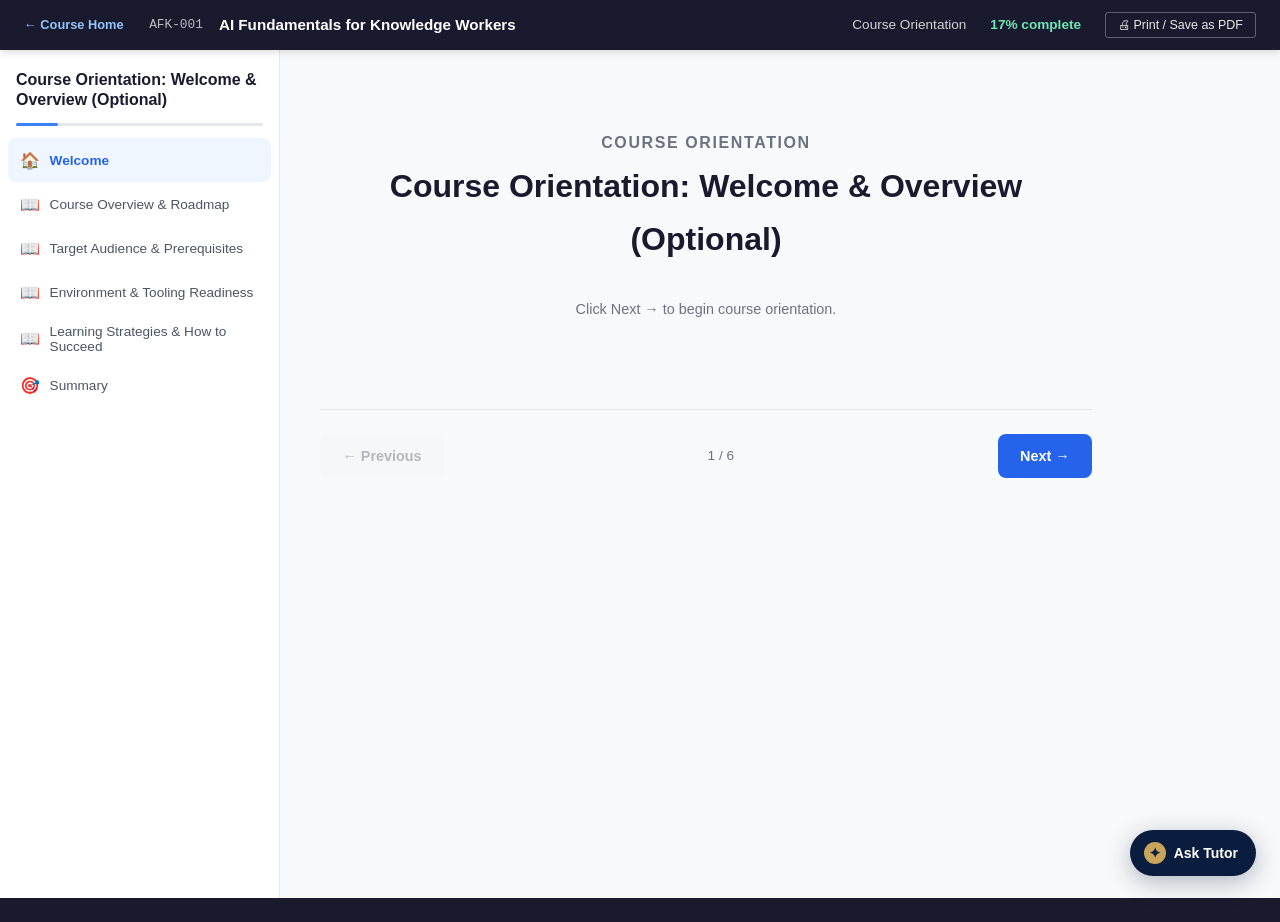
==== commit e8e6960e: "Enhance course UI, fix navigation links, add AI Tutor, downloads, and Instructor Kit request" ====
--- a/Module-00-Course-Orientation.html
+++ b/Module-00-Course-Orientation.html
@@ -352,7 +352,7 @@
     <span class="mobile-menu-label">Menu</span>
   </button>
   <div class="header-left">
-    <a class="course-home-link" id="courseHomeLink" href="index.html" style="display:none;align-items:center;gap:0.35rem;color:#93c5fd;text-decoration:none;font-size:0.8rem;font-weight:700;margin-right:0.6rem" title="Return to Course Directory">← Course Home</a>
+    <a class="course-home-link" id="courseHomeLink" href="index.html" style="display:inline-flex;align-items:center;gap:0.35rem;color:#93c5fd;text-decoration:none;font-size:0.8rem;font-weight:700;margin-right:0.6rem" title="Return to Course Directory">← Course Home</a>
     <span class="course-number">AFK-001</span>
     <span class="course-title">AI Fundamentals for Knowledge Workers</span>
   </div>
@@ -491,10 +491,10 @@
 <p>Practical application is central to this curriculum. To get the full value of the exercises and lab assignments, verify your tools and environment before starting Module 1.</p>
 <h3>Readiness Checklist</h3>
 <ul>
-<li><strong>Environment Access:</strong> Ensure you have access to the required operating systems, shells, or cloud consoles specified in the course syllabus.</li>
-<li><strong>Tools &amp; Utilities:</strong> Confirm that terminal emulators, text editors, and necessary runtime packages are installed and functional.</li>
-<li><strong>Permissions &amp; Credentials:</strong> Verify that you have appropriate administrative privileges or sandbox access for lab tasks.</li>
-<li><strong>Documentation Access:</strong> Bookmark relevant official documentation and reference guides provided in this course.</li>
+<li><strong>Web Browser Access:</strong> Ensure you have access to a modern desktop web browser (Google Chrome, Microsoft Edge, Mozilla Firefox, or Apple Safari).</li>
+<li><strong>Generative AI Platform Account:</strong> Verify active access to at least one major conversational AI tool (such as free accounts on OpenAI ChatGPT, Anthropic Claude, or Microsoft Copilot).</li>
+<li><strong>Office Applications:</strong> Ensure access to standard word processing and spreadsheet applications (such as Microsoft 365, Google Docs/Sheets, or desktop equivalents) to test and review AI prompt outputs.</li>
+<li><strong>Data Governance Safeguards:</strong> Follow your organization's data protection policies: never input confidential company records, proprietary customer data, or unapproved personal data into public AI services.</li>
 </ul>
 </div>
       <div class="key-points">
@@ -547,7 +547,7 @@
           <div class="module-nav-cta" style="margin-top:1.25rem">
             <div style="display:flex;gap:0.75rem;justify-content:center;align-items:center;flex-wrap:wrap">
               
-                <a href="module_01.html" onclick="if(window.__navigateToNextModule){event.preventDefault();window.__navigateToNextModule();}" class="btn btn-primary" style="text-decoration:none;display:inline-block;padding:0.65rem 1.4rem;font-weight:700;font-size:0.95rem">Proceed to Module 1 →</a>
+                <a href="Module-01.html" onclick="if(window.__navigateToNextModule){event.preventDefault();window.__navigateToNextModule();}" class="btn btn-primary" style="text-decoration:none;display:inline-block;padding:0.65rem 1.4rem;font-weight:700;font-size:0.95rem">Proceed to Module 1 →</a>
                 <a href="index.html" class="btn btn-secondary directory-link" style="text-decoration:none;display:none;padding:0.65rem 1.25rem;font-weight:700;font-size:0.95rem">Course Directory</a>
               
             </div>
@@ -584,7 +584,7 @@
   const visited = new Set([0]);
   const mobileQuery = window.matchMedia('(max-width: 768px)');
 
-  const NEXT_FILE = 'module_' + String(MODULE_NUM + 1).padStart(2, '0') + '.html';
+  const NEXT_FILE = "Module-01.html";
   const NEXT_FALLBACK = 'Module-' + String(MODULE_NUM + 1).padStart(2, '0') + '.html';
   const IS_FINAL = MODULE_NUM >= TOTAL_MODULES && MODULE_NUM > 0;
 
@@ -848,5 +848,22 @@
 })();
 </script>
 
+
+<!-- Courseware Studio AI Tutor -->
+<link rel="stylesheet" href="ai-tutor/tutor.css">
+<script src="ai-tutor/tutor-config.js"></script>
+<script src="ai-tutor/tutor-strings.js"></script>
+<script>
+  window.__CS_AI_TUTOR_CONFIG__ = {
+    bundleUrl: "ai-tutor/tutor-data.js",
+    moduleNumber: 0,
+    totalModules: 5,
+    courseTitle: "AI Fundamentals for Knowledge Workers",
+    formatId: "html5",
+    language: "english"
+  };
+</script>
+<script src="ai-tutor/tutor.js" defer></script>
+
 </body>
 </html>
--- a/ai-tutor/tutor.css
+++ b/ai-tutor/tutor.css
@@ -0,0 +1,279 @@
+/* ============================================================
+   Courseware Studio — LMS-Embedded AI Learning Assistant Widget Styling
+   ----------------------------------------------------------------
+   Brand palette (matches coursewarestudio.ai):
+     navy:   #0b1d3f
+     gold:   #c9a55c
+     ink:    #1a1a1a
+     subtle: #6b7280
+     paper:  #ffffff
+     surface:#f7f7f5
+
+   All selectors prefixed with cs-tutor- to avoid course-content
+   collisions. No global tag selectors. No !important except on
+   the FAB z-index (it MUST sit above arbitrary LMS chrome).
+
+   Responsive: slide-out panel becomes full-width on screens < 640px.
+   ============================================================ */
+
+.cs-tutor-fab {
+  position: fixed;
+  bottom: 24px;
+  right: 24px;
+  z-index: 2147483600 !important;  /* above arbitrary LMS chrome */
+  display: inline-flex;
+  align-items: center;
+  justify-content: center;
+  gap: 8px;
+  min-height: 44px;
+  min-width: 44px;
+  padding: 12px 18px 12px 14px;
+  border: none;
+  border-radius: 999px;
+  background: #0b1d3f;
+  color: #ffffff;
+  font: 600 14px/1.2 -apple-system, BlinkMacSystemFont, "Segoe UI", sans-serif;
+  cursor: pointer;
+  box-shadow: 0 6px 24px rgba(11, 29, 63, 0.3);
+  transition: transform 0.15s ease, box-shadow 0.15s ease;
+}
+.cs-tutor-fab:hover  { transform: translateY(-1px); box-shadow: 0 8px 28px rgba(11, 29, 63, 0.4); }
+.cs-tutor-fab:focus-visible  { outline: 3px solid #c9a55c; outline-offset: 3px; }
+
+.cs-tutor-fab-icon {
+  display: inline-block;
+  width: 22px;
+  height: 22px;
+  border-radius: 50%;
+  background: #c9a55c;
+  color: #0b1d3f;
+  text-align: center;
+  line-height: 22px;
+  font-size: 14px;
+  font-weight: bold;
+}
+
+/* Modal overlay — prevents pointer interaction with course content while open. */
+.cs-tutor-overlay {
+  position: fixed;
+  inset: 0;
+  background: rgba(11, 29, 63, 0.35);
+  z-index: 2147483610;
+  opacity: 0;
+  pointer-events: none;
+  transition: opacity 0.2s ease;
+}
+.cs-tutor-overlay--open {
+  opacity: 1;
+  pointer-events: auto;
+}
+
+/* Slide-out panel */
+.cs-tutor-panel {
+  position: fixed;
+  top: 0;
+  right: 0;
+  height: 100vh;
+  height: 100dvh;
+  width: 420px;
+  max-width: 100vw;
+  background: #ffffff;
+  color: #1a1a1a;
+  z-index: 2147483620;
+  display: flex;
+  flex-direction: column;
+  box-shadow: -8px 0 32px rgba(11, 29, 63, 0.18);
+  transform: translateX(100%);
+  transition: transform 0.25s ease;
+  pointer-events: none;
+  font: 14px/1.5 -apple-system, BlinkMacSystemFont, "Segoe UI", sans-serif;
+}
+.cs-tutor-panel--open { transform: translateX(0); pointer-events: auto; }
+
+.cs-tutor-header {
+  display: flex;
+  align-items: center;
+  justify-content: space-between;
+  padding: 16px 20px;
+  border-bottom: 1px solid #e6e6e1;
+  background: #0b1d3f;
+  color: #ffffff;
+}
+.cs-tutor-title { margin: 0; font-size: 16px; font-weight: 600; letter-spacing: 0.2px; line-height: 1.25; }
+
+.cs-tutor-close {
+  border: none;
+  background: transparent;
+  color: #ffffff;
+  font-size: 28px;
+  line-height: 1;
+  cursor: pointer;
+  min-width: 44px;
+  min-height: 44px;
+  padding: 4px 8px;
+  border-radius: 4px;
+}
+.cs-tutor-close:hover { background: rgba(255, 255, 255, 0.12); }
+.cs-tutor-close:focus-visible { outline: 3px solid #c9a55c; outline-offset: 2px; }
+
+.cs-tutor-scope {
+  padding: 10px 20px;
+  background: #f7f7f5;
+  border-bottom: 1px solid #e6e6e1;
+}
+.cs-tutor-scope-label { display: inline-flex; align-items: center; gap: 8px; min-height: 44px; color: #6b7280; font-size: 13px; cursor: pointer; }
+.cs-tutor-scope-checkbox { width: 20px; height: 20px; accent-color: #0b1d3f; }
+
+.cs-tutor-log {
+  flex: 1;
+  overflow-y: auto;
+  padding: 16px 20px;
+  display: flex;
+  flex-direction: column;
+  gap: 12px;
+}
+
+.cs-tutor-msg {
+  display: flex;
+  flex-direction: column;
+  gap: 4px;
+  max-width: 90%;
+}
+.cs-tutor-msg--user      { align-self: flex-end; }
+.cs-tutor-msg--assistant { align-self: flex-start; }
+
+.cs-tutor-msg-body {
+  padding: 10px 14px;
+  border-radius: 14px;
+  font-size: 14px;
+  line-height: 1.5;
+  white-space: pre-wrap;
+  word-wrap: break-word;
+}
+.cs-tutor-msg--user      .cs-tutor-msg-body { background: #0b1d3f; color: #ffffff; border-bottom-right-radius: 4px; }
+.cs-tutor-msg--assistant .cs-tutor-msg-body { background: #f3f1ea; color: #1a1a1a; border-bottom-left-radius: 4px; }
+
+.cs-tutor-msg-cite {
+  margin-top: 2px;
+  padding: 0 14px;
+  font-size: 12px;
+  color: #6b7280;
+  font-style: italic;
+}
+
+.cs-tutor-status {
+  padding: 6px 20px;
+  font-size: 12px;
+  color: #6b7280;
+  min-height: 18px;
+}
+
+.cs-tutor-fatal {
+  padding: 12px 14px;
+  background: #fef3c7;
+  color: #6b4f00;
+  border: 1px solid #f0d97a;
+  border-radius: 8px;
+  font-size: 13px;
+}
+
+.cs-tutor-form {
+  display: flex;
+  gap: 8px;
+  padding: 12px 20px;
+  border-top: 1px solid #e6e6e1;
+  background: #ffffff;
+}
+.cs-tutor-input {
+  flex: 1;
+  min-width: 0;
+  min-height: 44px;
+  padding: 10px 12px;
+  border: 1px solid #d4d4cf;
+  border-radius: 8px;
+  font: 14px/1.4 -apple-system, BlinkMacSystemFont, "Segoe UI", sans-serif;
+  color: #1a1a1a;
+  background: #ffffff;
+}
+.cs-tutor-input:focus-visible { outline: 2px solid #0b1d3f; outline-offset: 1px; border-color: #0b1d3f; box-shadow: 0 0 0 3px rgba(11, 29, 63, 0.12); }
+.cs-tutor-input:disabled { background: #f3f1ea; color: #9ca3af; cursor: not-allowed; }
+
+.cs-tutor-submit {
+  min-height: 44px;
+  min-width: 44px;
+  padding: 10px 18px;
+  background: #c9a55c;
+  color: #0b1d3f;
+  border: none;
+  border-radius: 8px;
+  font: 600 14px/1.2 -apple-system, BlinkMacSystemFont, "Segoe UI", sans-serif;
+  cursor: pointer;
+  transition: background 0.15s ease;
+}
+.cs-tutor-submit:hover    { background: #b58f3f; }
+.cs-tutor-submit:focus-visible    { outline: 3px solid #0b1d3f; outline-offset: 2px; }
+.cs-tutor-submit:disabled { background: #d4d4cf; color: #9ca3af; cursor: not-allowed; }
+
+.cs-tutor-footer {
+  padding: 10px 20px;
+  border-top: 1px solid #e6e6e1;
+  font-size: 11px;
+  color: #6b7280;
+  text-align: center;
+  background: #f7f7f5;
+}
+
+/* Welcome card */
+.cs-tutor-welcome {
+  background: #fff8e7;
+  border: 1px solid #f0d97a;
+  border-radius: 12px;
+  padding: 16px;
+  align-self: stretch;
+}
+.cs-tutor-welcome-title { margin: 0 0 8px 0; font-size: 15px; color: #0b1d3f; }
+.cs-tutor-welcome-body  { margin: 0 0 12px 0; font-size: 13px; line-height: 1.5; color: #4a4a4a; }
+.cs-tutor-welcome-ok {
+  min-height: 44px;
+  padding: 6px 14px;
+  background: #0b1d3f;
+  color: #ffffff;
+  border: none;
+  border-radius: 6px;
+  font: 600 13px/1.2 -apple-system, BlinkMacSystemFont, "Segoe UI", sans-serif;
+  cursor: pointer;
+}
+.cs-tutor-welcome-ok:hover { background: #1a3055; }
+.cs-tutor-welcome-ok:focus-visible { outline: 3px solid #2563eb; outline-offset: 2px; }
+
+/* Mobile breakpoint — panel becomes full-screen */
+@media (max-width: 640px) {
+  .cs-tutor-panel {
+    width: 100vw;
+    box-shadow: none;
+    padding-bottom: env(safe-area-inset-bottom);
+  }
+  .cs-tutor-fab {
+    bottom: max(16px, env(safe-area-inset-bottom));
+    right: max(16px, env(safe-area-inset-right));
+    padding: 10px 14px;
+    font-size: 13px;
+  }
+  .cs-tutor-fab-label {
+    display: none;  /* icon-only on mobile to save space */
+  }
+}
+
+/* Print — hide tutor when learner prints the course */
+@media print {
+  .cs-tutor-fab,
+  .cs-tutor-panel,
+  .cs-tutor-overlay { display: none !important; }
+}
+
+/* Reduced motion — respect OS-level preference */
+@media (prefers-reduced-motion: reduce) {
+  .cs-tutor-fab,
+  .cs-tutor-panel,
+  .cs-tutor-overlay { transition: none; }
+}
